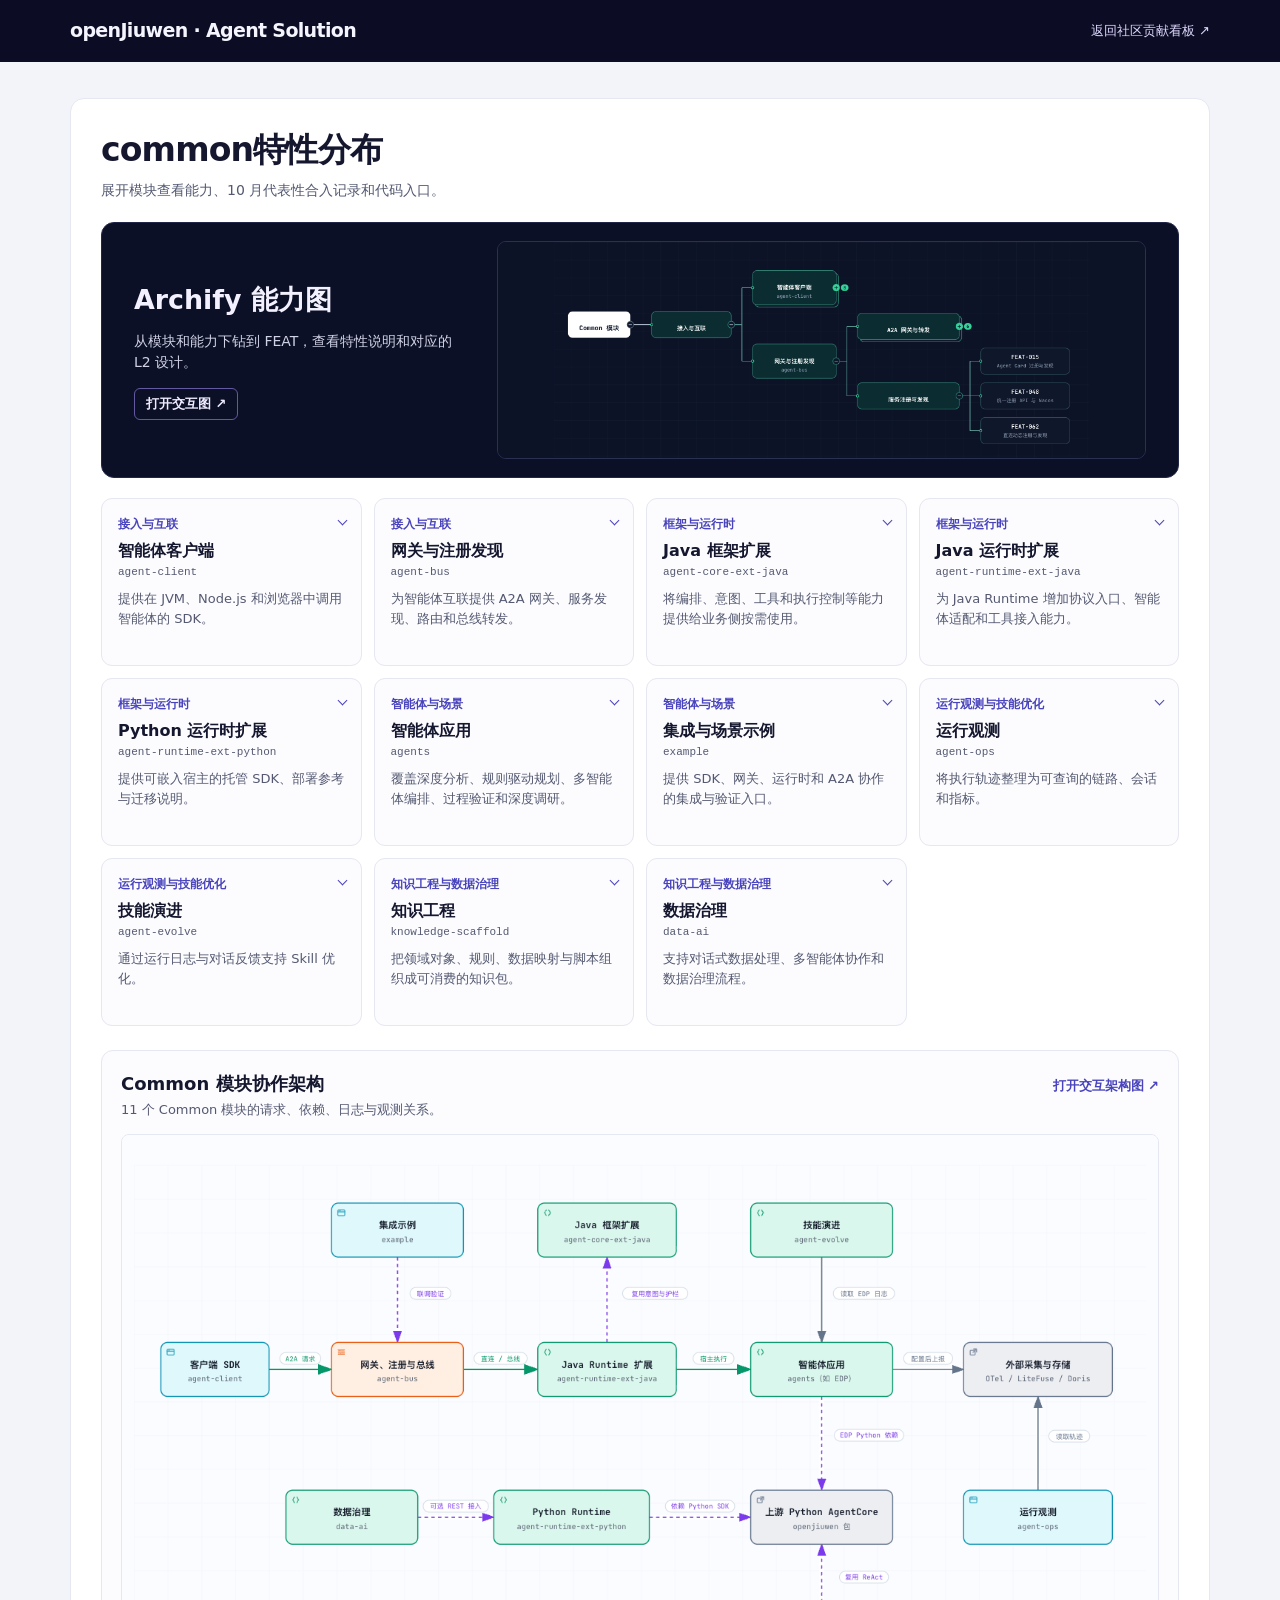
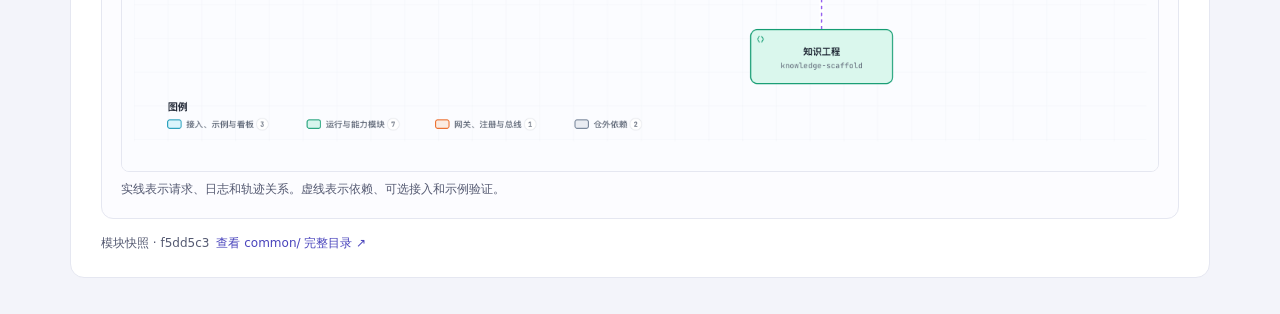
==== common-delivery.html @ c87d9a57 "feat: 发布看板样式、交互和素材" ====
<!doctype html>
<html lang="zh-CN">
<head>
  <meta charset="utf-8">
  <meta name="viewport" content="width=device-width, initial-scale=1">
  <meta name="theme-color" content="#0c0d25">
  <title>common特性分布 · Agent Solution</title>
  <link rel="stylesheet" href="common-delivery.css">
  <script src="common-delivery-data.js" defer></script>
  <script src="common-delivery.js" defer></script>
</head>
<body class="common-page">
  <header class="common-page-top">
    <div class="common-page-wrap">
      <strong>openJiuwen · Agent Solution</strong>
      <a href="index.html#common-delivery">返回社区贡献看板 ↗</a>
    </div>
  </header>
  <main class="common-page-wrap">
    <section class="common-delivery" id="common-delivery" aria-labelledby="common-delivery-title">
      <header class="common-delivery-header">
        <div>
          <h1 id="common-delivery-title">common特性分布</h1>
          <p>展开模块查看能力、10 月代表性合入记录和代码入口。</p>
        </div>
      </header>
      <div data-common-delivery></div>
      <noscript><p>启用 JavaScript 后可展开模块。也可查看 <a href="archify/common-capabilities.html">Archify 能力图</a>。</p></noscript>
    </section>
  </main>
</body>
</html>
---- common-delivery.css ----
.common-delivery {
  --common-ink: var(--ink, #15172f);
  --common-muted: var(--muted, #545971);
  --common-accent: var(--accent, #4944bc);
  --common-line: var(--line, #e5e7f1);
  color: var(--common-ink);
}
.common-delivery [hidden] { display: none !important; }
.common-delivery-header {
  display: flex;
  align-items: flex-start;
  justify-content: space-between;
  flex-wrap: wrap;
  gap: 10px 24px;
  margin-bottom: 20px;
}
.common-delivery-header h1, .common-delivery-header h3 {
  margin: 0;
  font-weight: 700;
  letter-spacing: -.025em;
}
.common-delivery-header h3 { font-size: 23px; }
.common-delivery-header p { margin: 5px 0 0; color: var(--common-muted); font-size: 14px; }
.common-delivery a { color: var(--common-accent); }
.common-delivery a:hover { text-decoration: underline; text-underline-offset: 3px; }
.common-delivery-nav { display: flex; flex-wrap: wrap; align-items: center; gap: 7px 16px; font-size: 13px; font-weight: 650; }
.common-feature-grid {
  display: grid;
  grid-template-columns: repeat(4, minmax(0, 1fr));
  gap: 12px;
  margin: 0;
  padding: 0;
  list-style: none;
}
.common-feature-grid > li { min-width: 0; display: grid; }
.common-card {
  border: 1px solid var(--common-line);
  border-radius: 11px;
  background: #fcfcff;
}
.common-card[open], .common-card:hover { border-color: #cfc6f8; }
.common-card > summary {
  position: relative;
  display: grid;
  align-content: start;
  min-height: 166px;
  padding: 16px;
  border-radius: 10px;
  list-style: none;
  cursor: pointer;
}
.common-card > summary::-webkit-details-marker { display: none; }
.common-card summary::after {
  content: "";
  position: absolute;
  inset-inline-end: 15px;
  top: 18px;
  width: 7px;
  height: 7px;
  border: solid var(--common-accent);
  border-width: 0 1.5px 1.5px 0;
  transform: rotate(45deg);
}
.common-card[open] summary::after { transform: rotate(225deg); top: 22px; }
.common-card-category {
  padding-inline-end: 20px;
  color: var(--common-accent);
  font-size: 12px;
  font-weight: 650;
}
.common-card-name { margin-top: 6px; font-size: 16px; font-weight: 720; }
.common-card-id {
  color: var(--common-muted);
  font-size: 11px;
  overflow-wrap: anywhere;
}
.common-card-description { margin-top: 8px; color: var(--common-muted); font-size: 13px; }
.common-card-body { padding: 12px 16px 14px; border-top: 1px solid var(--common-line); font-size: 13px; }
.common-card-body ul { margin: 0 0 10px; padding-inline-start: 19px; }
.common-card-body li + li { margin-top: 3px; }
.common-card-body h5 { margin: 11px 0 5px; font-size: 13px; }
.common-card-deliveries time { font-variant-numeric: tabular-nums; color: var(--common-muted); margin-inline-end: 6px; }
.common-card-links { display: flex; flex-wrap: wrap; gap: 6px 16px; margin-top: 9px; font-weight: 630; }
.common-delivery .common-tree-preview {
  display: grid;
  align-items: center;
  grid-template-columns: minmax(0, 1fr) minmax(0, 2fr);
  gap: clamp(18px, 3vw, 44px);
  margin-bottom: 20px;
  padding: 18px clamp(18px, 3vw, 32px);
  border: 1px solid #222747;
  border-radius: 13px;
  color: #f3f1ff;
  background: #0c1026;
  transition: border-color .18s ease, background-color .18s ease;
}
.common-delivery .common-tree-preview:hover { border-color: #8e83e9; background: #17173a; text-decoration: none; }
.common-preview-copy { display: grid; justify-items: start; gap: 10px; }
.common-tree-preview img {
  display: block;
  width: 100%;
  height: auto;
  border: 1px solid #2a3052;
  border-radius: 9px;
}
.common-preview-title { font-size: clamp(19px, 2.1vw, 27px); font-weight: 720; }
.common-preview-caption { max-width: 24em; color: #d0d2e6; font-size: 14px; }
.common-preview-action {
  margin-top: 4px;
  padding: 5px 11px;
  border: 1px solid #6259a0;
  border-radius: 6px;
  color: #efebff;
  font-size: 13px;
  font-weight: 620;
}
.common-tree-preview:hover .common-preview-action { background: #2a2457; }
.common-architecture {
  margin-top: 24px;
  padding: clamp(12px, 2vw, 19px);
  border: 1px solid var(--common-line);
  border-radius: 12px;
  background: #fcfcff;
}
.common-architecture-header {
  display: flex;
  justify-content: space-between;
  flex-wrap: wrap;
  align-items: baseline;
  gap: 6px 18px;
  margin-bottom: 13px;
}
.common-architecture-header h4 { margin: 0; font-size: 18px; }
.common-architecture-header p { margin: 3px 0 0; color: var(--common-muted); font-size: 13px; }
.common-architecture-header a { font-size: 13px; font-weight: 650; }
.common-architecture-scroll {
  overflow: auto;
  border: 1px solid var(--common-line);
  border-radius: 8px;
  background: #fff;
}
.common-architecture-scroll img { display: block; width: 100%; min-width: 1020px; height: auto; }
.common-architecture-legend { margin: 8px 0 0; color: var(--common-muted); font-size: 12px; }
.common-snapshot { margin: 15px 0 0; font-size: 12px; color: var(--common-muted); }
.common-snapshot a { margin-inline-start: 7px; }
.common-page {
  margin: 0;
  color: #15172f;
  background: #f3f4fa;
  font: 16px/1.55 Inter, "PingFang SC", "Microsoft YaHei", system-ui, sans-serif;
}
.common-page *, .common-page *::before, .common-page *::after { box-sizing: border-box; }
.common-page a { text-decoration: none; }
.common-page a:focus-visible, .common-page button:focus-visible, .common-page summary:focus-visible {
  outline: 2px solid #7668f5;
  outline-offset: 3px;
}
.common-page-wrap { width: min(1140px, calc(100% - 72px)); margin-inline: auto; }
.common-page-top { background: #0c0d25; color: #f5f5ff; }
.common-page-top .common-page-wrap {
  display: flex;
  align-items: center;
  justify-content: space-between;
  gap: 12px;
  flex-wrap: wrap;
  min-height: 62px;
  padding-block: 10px;
}
.common-page-top strong { font-size: 19px; letter-spacing: -.035em; }
.common-page-top a { color: #ddd8fc; font-size: 13px; padding-block: 8px; }
.common-page-top a:hover { text-decoration: underline; }
.common-page main { margin-block: 36px; }
.common-page .common-delivery {
  padding: 25px 30px;
  border: 1px solid #e5e7f1;
  border-radius: 14px;
  background: white;
}
.common-page .common-delivery-header h1 { font-size: clamp(24px, 5vw, 33px); }
@media (max-width: 1050px) {
  .common-feature-grid { grid-template-columns: repeat(3, minmax(0, 1fr)); }
}
@media (max-width: 700px) {
  .common-delivery .common-tree-preview { grid-template-columns: minmax(0, 1fr); }
  .common-feature-grid { grid-template-columns: repeat(2, minmax(0, 1fr)); }
  .common-page-wrap { width: calc(100% - 32px); }
  .common-page main { margin-block: 20px; }
  .common-page .common-delivery { padding: 17px 14px; }
}
@media (max-width: 460px) {
  .common-feature-grid { grid-template-columns: 1fr; }
  .common-card > summary { min-height: auto; }
}
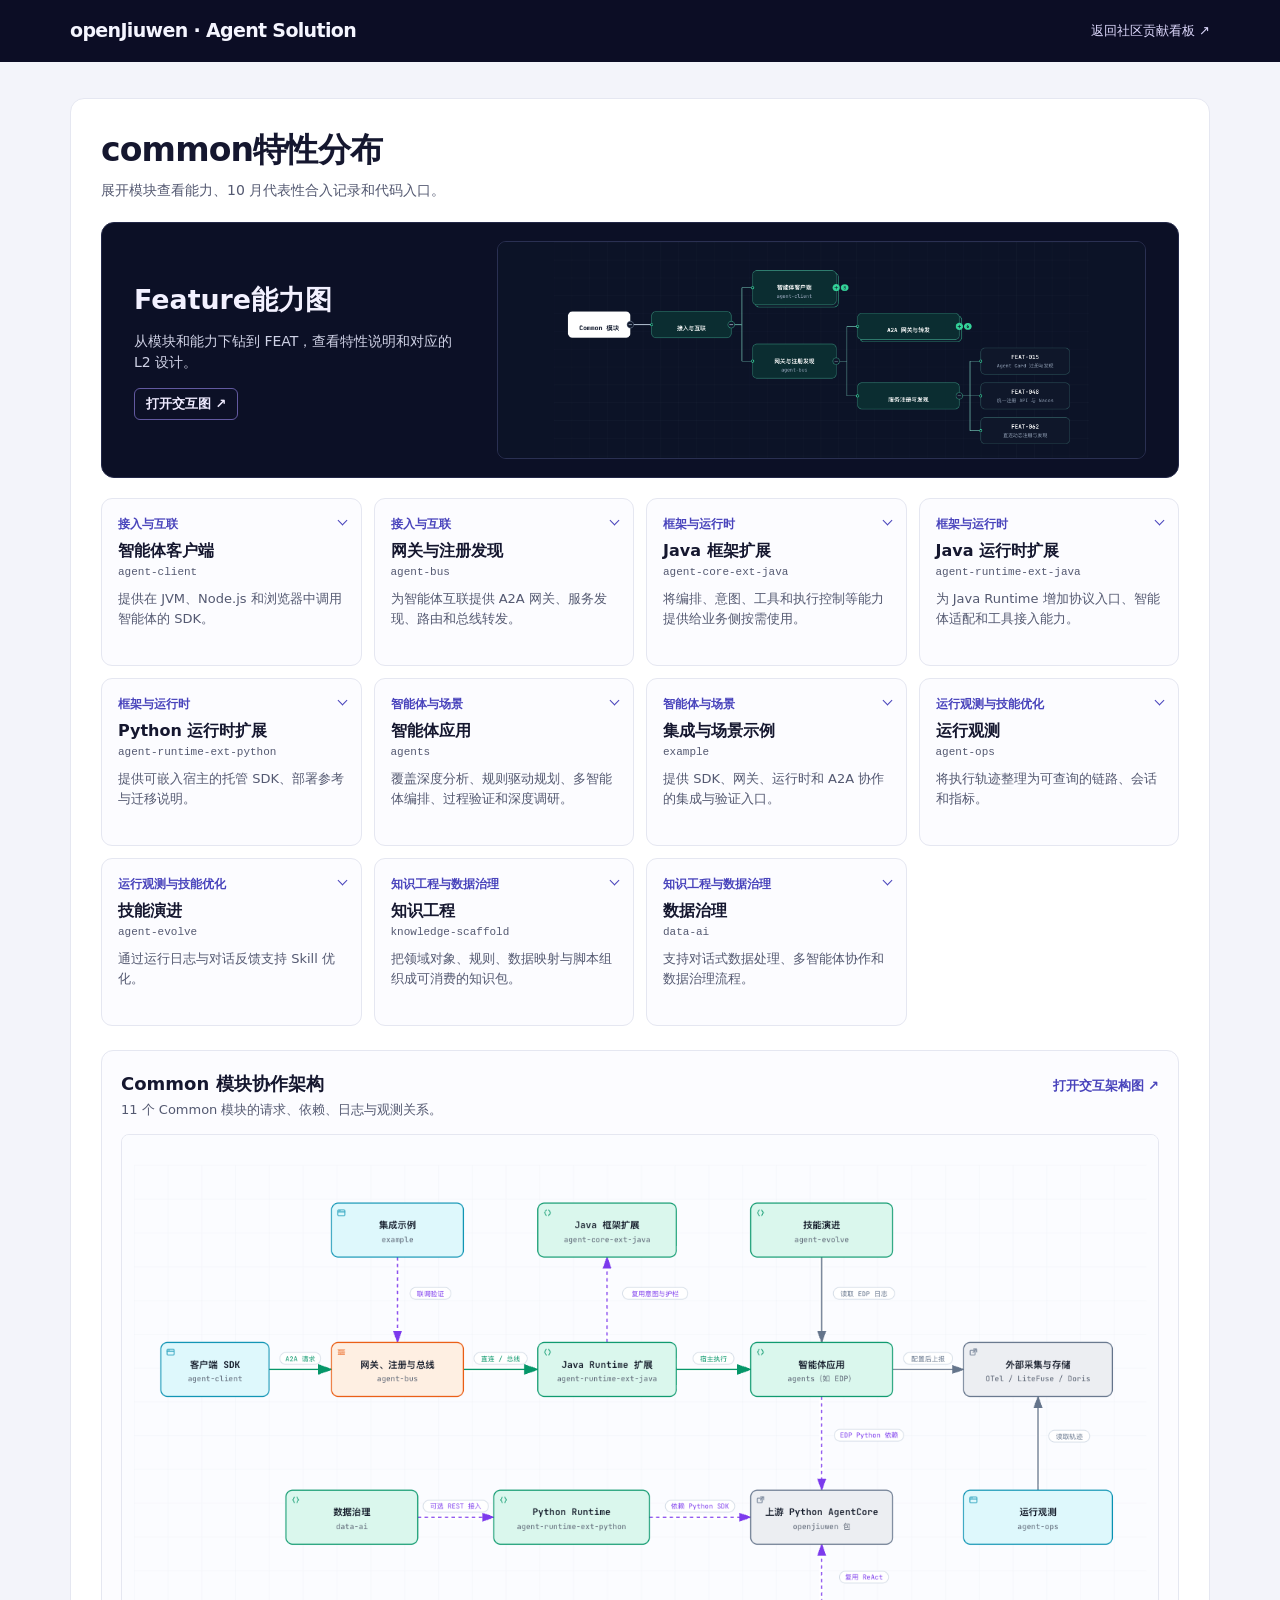
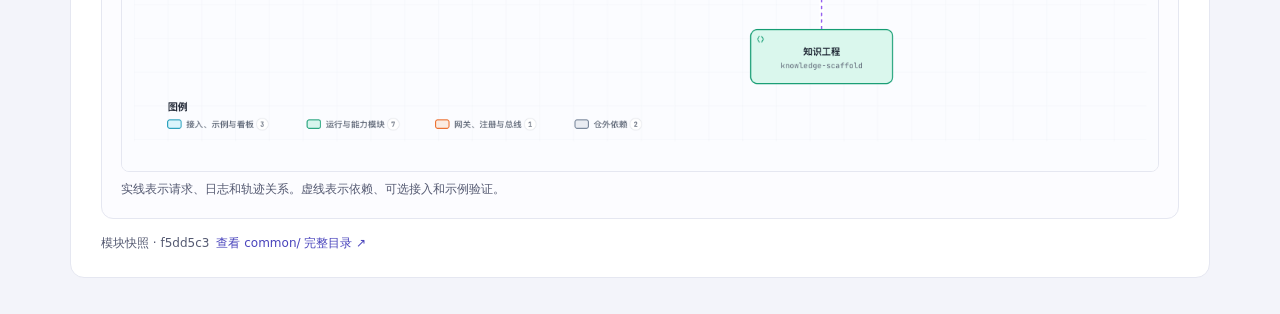
==== commit 1c702d7b: "Rename the Feature capability map" ====
--- a/common-delivery.html
+++ b/common-delivery.html
@@ -25,7 +25,7 @@
         </div>
       </header>
       <div data-common-delivery></div>
-      <noscript><p>启用 JavaScript 后可展开模块。也可查看 <a href="archify/common-capabilities.html">Archify 能力图</a>。</p></noscript>
+      <noscript><p>启用 JavaScript 后可展开模块。也可查看 <a href="archify/common-capabilities.html">Feature能力图</a>。</p></noscript>
     </section>
   </main>
 </body>
